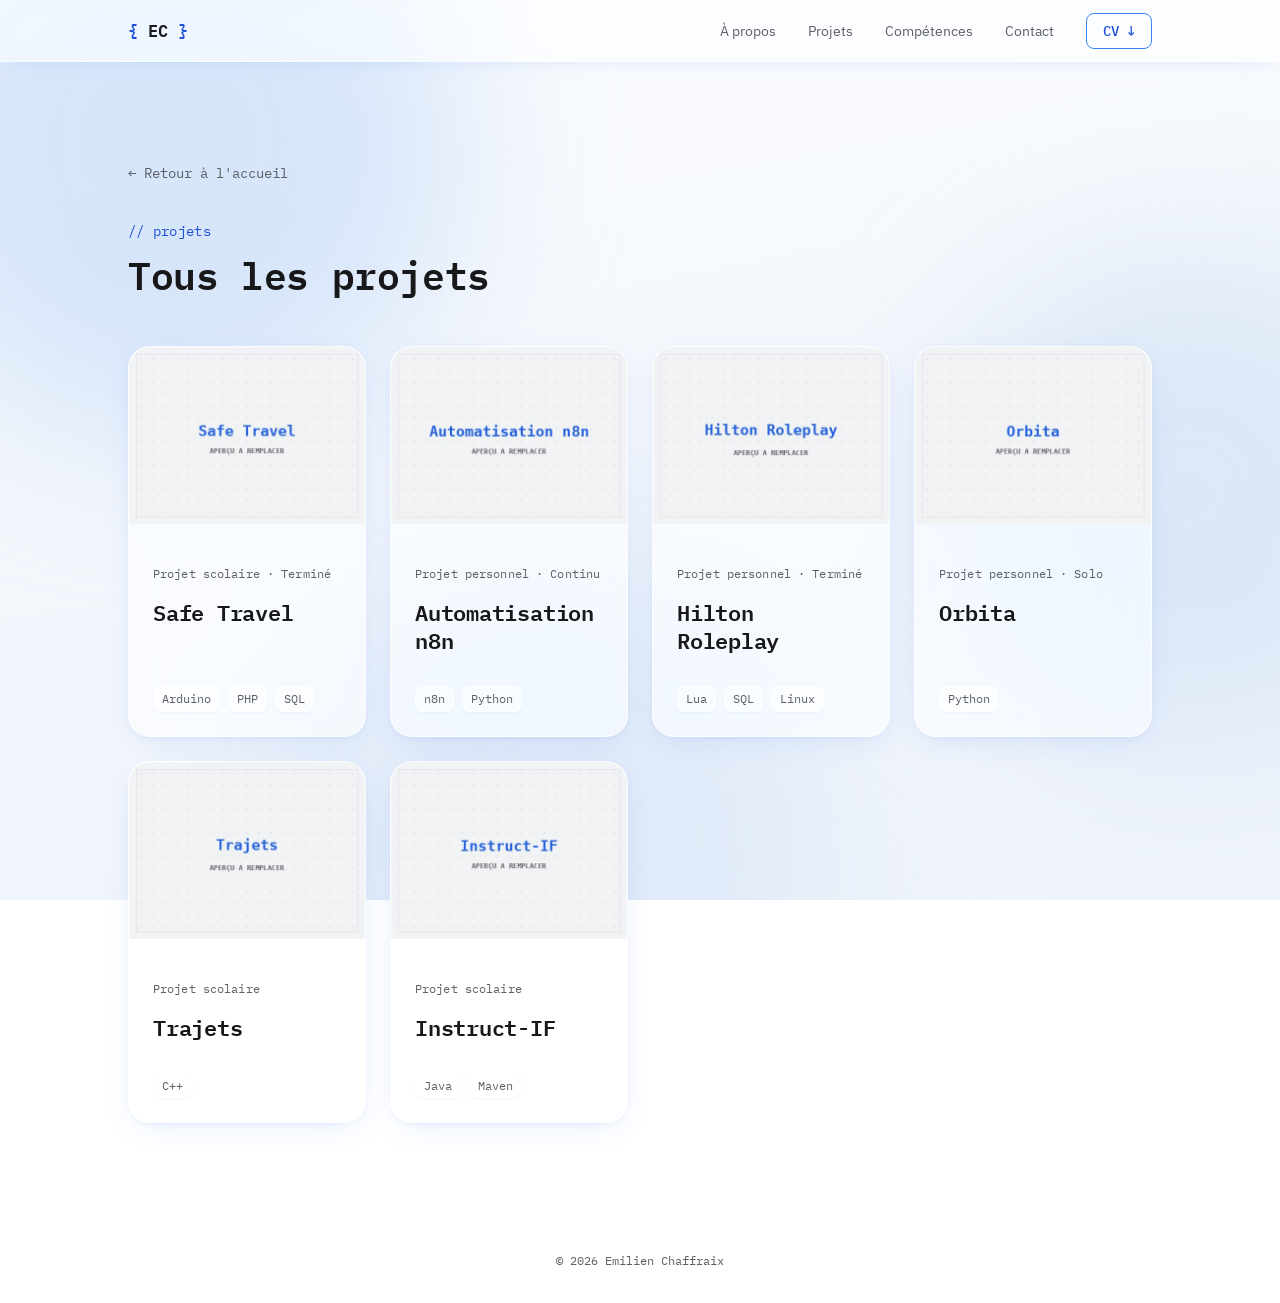
==== projects.html @ 753096e9 "Ajoute le portfolio : style liquid glass et timeline de parcours Premier commit du site (index, page" ====
<!doctype html>
<html lang="fr">
<head>
  <meta charset="UTF-8">
  <meta name="viewport" content="width=device-width, initial-scale=1.0">
  <title>Tous les projets — Emilien Chaffraix</title>
  <meta name="description" content="Tous les projets d'Emilien Chaffraix — systèmes embarqués, développement web, automatisation et scripting.">
  <link rel="icon" href="data:image/svg+xml,%3Csvg xmlns='http://www.w3.org/2000/svg' viewBox='0 0 64 64'%3E%3Crect width='64' height='64' rx='14' fill='%233B82F6'/%3E%3Ctext x='32' y='42' font-size='26' font-family='monospace' fill='white' text-anchor='middle'%3E%7B%7D%3C/text%3E%3C/svg%3E">
  <link rel="preconnect" href="https://fonts.googleapis.com">
  <link rel="preconnect" href="https://fonts.gstatic.com" crossorigin>
  <link href="https://fonts.googleapis.com/css2?family=IBM+Plex+Mono:wght@500;600;700&family=IBM+Plex+Sans:wght@400;500;600&display=swap" rel="stylesheet">
  <link rel="stylesheet" href="style.css">
</head>
<body>
  <a class="skip-link" href="#main">Aller au contenu</a>

  <div class="bg-blobs" aria-hidden="true"><span></span><span></span><span></span></div>

  <header class="site-header">
    <nav class="nav container" aria-label="Navigation principale">
      <a class="nav-brand" href="index.html#top"><span class="bracket">{</span> EC <span class="bracket">}</span></a>
      <button class="nav-toggle" aria-expanded="false" aria-controls="navList" aria-label="Ouvrir le menu">
        <span class="nav-toggle-icon"></span>
      </button>
      <ul class="nav-list" id="navList">
        <li><a href="index.html#apropos">À propos</a></li>
        <li><a href="index.html#projets">Projets</a></li>
        <li><a href="index.html#competences">Compétences</a></li>
        <li><a href="index.html#contact">Contact</a></li>
        <li><a class="nav-cv" href="cv.pdf" download>CV ↓</a></li>
      </ul>
    </nav>
  </header>

  <main id="main">
    <section class="section container">
      <a class="back-link reveal" href="index.html">← Retour à l'accueil</a>
      <div class="section-header reveal">
        <span class="eyebrow">// projets</span>
        <h2>Tous les projets</h2>
      </div>

      <div class="grid grid--4">
        <article class="card project-card project-card--thumb reveal" data-project="safe-travel" tabindex="0" role="button" aria-haspopup="dialog" aria-label="Voir le détail du projet Safe Travel">
          <div class="card-thumb">
            <img src="assets/projects/safe-travel.jpg" alt="Aperçu du projet Safe Travel" width="480" height="360" loading="lazy">
          </div>
          <div class="card-body">
            <span class="badge">Projet scolaire · Terminé</span>
            <h3>Safe Travel</h3>
            <ul class="tag-list">
              <li class="tag">Arduino</li>
              <li class="tag">PHP</li>
              <li class="tag">SQL</li>
            </ul>
          </div>
        </article>

        <article class="card project-card project-card--thumb reveal" data-project="n8n" tabindex="0" role="button" aria-haspopup="dialog" aria-label="Voir le détail du projet Automatisation n8n">
          <div class="card-thumb">
            <img src="assets/projects/n8n.jpg" alt="Aperçu du projet Automatisation n8n" width="480" height="360" loading="lazy">
          </div>
          <div class="card-body">
            <span class="badge">Projet personnel · Continu</span>
            <h3>Automatisation n8n</h3>
            <ul class="tag-list">
              <li class="tag">n8n</li>
              <li class="tag">Python</li>
            </ul>
          </div>
        </article>

        <article class="card project-card project-card--thumb reveal" data-project="hilton" tabindex="0" role="button" aria-haspopup="dialog" aria-label="Voir le détail du projet Hilton Roleplay">
          <div class="card-thumb">
            <img src="assets/projects/hilton.jpg" alt="Aperçu du projet Hilton Roleplay" width="480" height="360" loading="lazy">
          </div>
          <div class="card-body">
            <span class="badge">Projet personnel · Terminé</span>
            <h3>Hilton Roleplay</h3>
            <ul class="tag-list">
              <li class="tag">Lua</li>
              <li class="tag">SQL</li>
              <li class="tag">Linux</li>
            </ul>
          </div>
        </article>

        <article class="card project-card project-card--thumb reveal" data-project="orbita" tabindex="0" role="button" aria-haspopup="dialog" aria-label="Voir le détail du projet Orbita">
          <div class="card-thumb">
            <img src="assets/projects/orbita.jpg" alt="Aperçu du projet Orbita" width="480" height="360" loading="lazy">
          </div>
          <div class="card-body">
            <span class="badge">Projet personnel · Solo</span>
            <h3>Orbita</h3>
            <ul class="tag-list">
              <li class="tag">Python</li>
            </ul>
          </div>
        </article>

        <article class="card project-card project-card--thumb reveal" data-project="trajets" tabindex="0" role="button" aria-haspopup="dialog" aria-label="Voir le détail du projet Trajets">
          <div class="card-thumb">
            <img src="assets/projects/trajets.jpg" alt="Aperçu du projet Trajets" width="480" height="360" loading="lazy">
          </div>
          <div class="card-body">
            <span class="badge">Projet scolaire</span>
            <h3>Trajets</h3>
            <ul class="tag-list">
              <li class="tag">C++</li>
            </ul>
          </div>
        </article>

        <article class="card project-card project-card--thumb reveal" data-project="instruct-if" tabindex="0" role="button" aria-haspopup="dialog" aria-label="Voir le détail du projet Instruct-IF">
          <div class="card-thumb">
            <img src="assets/projects/instruct-if.jpg" alt="Aperçu du projet Instruct-IF" width="480" height="360" loading="lazy">
          </div>
          <div class="card-body">
            <span class="badge">Projet scolaire</span>
            <h3>Instruct-IF</h3>
            <ul class="tag-list">
              <li class="tag">Java</li>
              <li class="tag">Maven</li>
            </ul>
          </div>
        </article>
      </div>
    </section>
  </main>

  <footer class="site-footer">
    <p>© <span id="year"></span> Emilien Chaffraix</p>
  </footer>

  <div class="modal-overlay" id="modalOverlay" hidden>
    <div class="modal" role="dialog" aria-modal="true" aria-labelledby="modalTitle">
      <button class="modal-close" aria-label="Fermer la fenêtre">×</button>
      <div class="modal-thumb">
        <img id="modalImage" src="" alt="">
      </div>
      <div class="modal-content">
        <span class="modal-badge" id="modalBadge"></span>
        <h3 id="modalTitle"></h3>
        <div class="modal-block" id="modalProblemBlock">
          <h4>Problème</h4>
          <p id="modalProblem"></p>
        </div>
        <div class="modal-block">
          <h4>Description</h4>
          <p id="modalDescription"></p>
        </div>
        <div class="modal-block modal-stack">
          <h4>Stack technique</h4>
          <ul id="modalStack"></ul>
        </div>
      </div>
    </div>
  </div>

  <script src="script.js"></script>
</body>
</html>
---- style.css ----
/* ==========================================================================
   Design tokens
   ========================================================================== */
:root {
  /* Couleurs */
  --color-bg: #FAFAFA;
  --color-bg-secondary: #F1F3F5;
  --color-text: #18181B;
  --color-text-secondary: #5C5F66;
  --color-accent: #3B82F6;
  /* Assombri vs #2563EB : sur un blob, l'ancien bleu tombait à 4.02:1 pour
     le petit texte (eyebrow, dates, badges). Celui-ci tient 5.2:1. */
  --color-accent-hover: #1D4ED8;
  --color-border: #E4E6EB;

  /* Typographie */
  --font-display: 'IBM Plex Mono', ui-monospace, monospace;
  --font-body: 'IBM Plex Sans', -apple-system, BlinkMacSystemFont, sans-serif;

  --fs-h1: clamp(2.5rem, 1.9rem + 2.6vw, 4rem);
  --fs-h2: clamp(1.75rem, 1.5rem + 1.1vw, 2.5rem);
  --fs-h3: 1.375rem;
  --fs-body: 1.125rem;
  --fs-small: 0.875rem;

  /* Espacements (multiples de 8px) */
  --space-1: 8px;
  --space-2: 16px;
  --space-3: 24px;
  --space-4: 32px;
  --space-5: 48px;
  --space-6: 64px;
  --space-7: 96px;
  --space-8: 128px;

  /* Rayons / ombres / transitions (uniques, réutilisés partout) */
  --radius-sm: 8px;
  --radius-md: 16px;
  --radius-lg: 22px;

  /* Liquid glass : surfaces, bordures lumineuses, ombres colorées diffuses.
     Les opacités sont volontairement hautes (>= 0.55) pour garder un
     contraste texte conforme WCAG AA même quand un blob passe derrière. */
  --glass-blur: 20px;
  --glass-bg: rgba(255, 255, 255, 0.6);
  --glass-bg-strong: rgba(255, 255, 255, 0.78);
  --glass-bg-subtle: rgba(255, 255, 255, 0.42);
  --glass-border: rgba(255, 255, 255, 0.7);
  --glass-border-hover: rgba(59, 130, 246, 0.45);
  /* Reflet interne haut de carte, simule l'épaisseur du verre */
  --glass-sheen: inset 0 1px 0 rgba(255, 255, 255, 0.85);

  --shadow-card: 0 8px 32px -10px rgba(59, 130, 246, 0.18), 0 2px 8px -3px rgba(37, 99, 235, 0.1);
  --shadow-card-hover: 0 20px 48px -14px rgba(59, 130, 246, 0.3), 0 6px 16px -6px rgba(37, 99, 235, 0.16);
  --shadow-modal: 0 32px 80px -16px rgba(37, 99, 235, 0.3), 0 8px 24px -8px rgba(24, 24, 27, 0.14);
  --transition: 220ms cubic-bezier(0.4, 0, 0.2, 1);

  --container-width: 1120px;
}

/* ==========================================================================
   Reset
   ========================================================================== */
*, *::before, *::after { box-sizing: border-box; }
html { scroll-behavior: smooth; }
body, h1, h2, h3, h4, p, ul, ol, figure { margin: 0; }
ul, ol { padding: 0; list-style: none; }
img { max-width: 100%; display: block; }
a { color: inherit; text-decoration: none; }
button { font: inherit; color: inherit; background: none; border: none; cursor: pointer; }

body {
  background: linear-gradient(170deg, #FBFCFE 0%, #F4F7FC 45%, #EEF3FB 100%);
  background-attachment: fixed;
  color: var(--color-text);
  font-family: var(--font-body);
  font-size: var(--fs-body);
  line-height: 1.6;
  -webkit-font-smoothing: antialiased;
}

/* ==========================================================================
   Arrière-plan : blobs flous fixes — donnent au verre quelque chose à
   travers quoi se voir. Volontairement très désaturés et clairs pour ne
   pas faire chuter le contraste du texte posé par-dessus.
   ========================================================================== */
.bg-blobs {
  position: fixed;
  inset: 0;
  z-index: -1;
  overflow: hidden;
  pointer-events: none;
}

.bg-blobs span {
  position: absolute;
  display: block;
  border-radius: 50%;
  filter: blur(80px);
  opacity: 0.55;
  will-change: transform;
}

.bg-blobs span:nth-child(1) {
  width: 46vmax;
  height: 46vmax;
  top: -12vmax;
  left: -10vmax;
  background: #BBD5F7;
  animation: drift-a 26s ease-in-out infinite alternate;
}
.bg-blobs span:nth-child(2) {
  width: 38vmax;
  height: 38vmax;
  top: 28%;
  right: -12vmax;
  background: #C9DCF3;
  animation: drift-b 32s ease-in-out infinite alternate;
}
.bg-blobs span:nth-child(3) {
  width: 42vmax;
  height: 42vmax;
  bottom: -16vmax;
  left: 22%;
  background: #D3E2F6;
  animation: drift-c 38s ease-in-out infinite alternate;
}

@keyframes drift-a {
  to { transform: translate3d(6vmax, 4vmax, 0) scale(1.08); }
}
@keyframes drift-b {
  to { transform: translate3d(-5vmax, -6vmax, 0) scale(1.06); }
}
@keyframes drift-c {
  to { transform: translate3d(4vmax, -5vmax, 0) scale(1.1); }
}

h1, h2, h3 {
  font-family: var(--font-display);
  font-weight: 600;
  line-height: 1.25;
  letter-spacing: -0.01em;
}

h1 { font-size: var(--fs-h1); line-height: 1.1; }
h2 { font-size: var(--fs-h2); }
h3 { font-size: var(--fs-h3); }

.container {
  width: 100%;
  max-width: var(--container-width);
  margin-inline: auto;
  padding-inline: var(--space-3);
}

@media (min-width: 768px) {
  .container { padding-inline: var(--space-5); }
}

/* Focus visible, clavier */
a:focus-visible,
button:focus-visible,
[tabindex]:focus-visible {
  outline: 2px solid var(--color-accent);
  outline-offset: 3px;
  border-radius: var(--radius-sm);
}

.skip-link {
  position: absolute;
  top: -48px;
  left: var(--space-2);
  background: var(--color-text);
  color: var(--color-bg);
  padding: var(--space-1) var(--space-2);
  border-radius: var(--radius-sm);
  z-index: 200;
  transition: top var(--transition);
}
.skip-link:focus { top: var(--space-2); }

/* ==========================================================================
   Eyebrow / motif récurrent (style commentaire de code)
   ========================================================================== */
.eyebrow {
  display: inline-flex;
  align-items: center;
  gap: var(--space-1);
  font-family: var(--font-display);
  font-size: var(--fs-small);
  color: var(--color-accent-hover);
  letter-spacing: 0.02em;
  margin-bottom: var(--space-1);
}

/* ==========================================================================
   Header / Nav
   ========================================================================== */
.site-header {
  position: sticky;
  top: 0;
  z-index: 100;
  background: rgba(255, 255, 255, 0.62);
  backdrop-filter: blur(var(--glass-blur)) saturate(160%);
  -webkit-backdrop-filter: blur(var(--glass-blur)) saturate(160%);
  border-bottom: 1px solid rgba(255, 255, 255, 0.6);
  box-shadow: 0 1px 24px -12px rgba(59, 130, 246, 0.4);
}

.nav {
  display: flex;
  align-items: center;
  justify-content: space-between;
  padding-block: var(--space-2);
}

.nav-brand {
  font-family: var(--font-display);
  font-weight: 600;
  font-size: 1.05rem;
  color: var(--color-text);
}
.nav-brand .bracket { color: var(--color-accent-hover); }

.nav-toggle {
  display: none;
  padding: var(--space-1);
}
.nav-toggle-icon,
.nav-toggle-icon::before,
.nav-toggle-icon::after {
  display: block;
  width: 22px;
  height: 2px;
  background: var(--color-text);
  border-radius: 2px;
  transition: transform var(--transition), opacity var(--transition);
}
.nav-toggle-icon::before,
.nav-toggle-icon::after { content: ""; position: relative; }
.nav-toggle-icon::before { top: 6px; }
.nav-toggle-icon::after { top: 2px; }

.nav-list {
  display: flex;
  align-items: center;
  gap: var(--space-4);
}

.nav-list a {
  font-size: var(--fs-small);
  color: var(--color-text-secondary);
  transition: color var(--transition);
}
.nav-list a:hover { color: var(--color-accent-hover); }

.nav-cv {
  font-family: var(--font-display);
  font-weight: 500;
  color: var(--color-accent-hover) !important;
  border: 1px solid var(--color-accent);
  border-radius: var(--radius-sm);
  padding: var(--space-1) var(--space-2);
  transition: background var(--transition), color var(--transition);
}
.nav-cv:hover {
  background: var(--color-accent-hover);
  border-color: var(--color-accent-hover);
  color: #fff !important;
}

@media (max-width: 767px) {
  .nav-toggle { display: block; }
  .nav-list {
    position: absolute;
    top: 100%;
    left: 0;
    right: 0;
    flex-direction: column;
    align-items: flex-start;
    gap: var(--space-2);
    background: var(--glass-bg-strong);
    backdrop-filter: blur(var(--glass-blur)) saturate(160%);
    -webkit-backdrop-filter: blur(var(--glass-blur)) saturate(160%);
    border-bottom: 1px solid var(--glass-border);
    box-shadow: var(--shadow-card);
    padding: var(--space-3);
    transform: translateY(-8px);
    opacity: 0;
    visibility: hidden;
    transition: transform var(--transition), opacity var(--transition), visibility var(--transition);
  }
  .nav-list.is-open {
    transform: translateY(0);
    opacity: 1;
    visibility: visible;
  }
  .nav-toggle[aria-expanded="true"] .nav-toggle-icon { background: transparent; }
  .nav-toggle[aria-expanded="true"] .nav-toggle-icon::before { transform: rotate(45deg) translate(4px, 5px); }
  .nav-toggle[aria-expanded="true"] .nav-toggle-icon::after { transform: rotate(-45deg) translate(4px, -5px); }
}

/* ==========================================================================
   Sections génériques
   ========================================================================== */
.section {
  padding-block: var(--space-6);
  border-bottom: 1px solid rgba(255, 255, 255, 0.7);
}
@media (min-width: 768px) {
  .section { padding-block: var(--space-7); }
}
.section:last-of-type { border-bottom: none; }

.section-header {
  max-width: 640px;
  margin-bottom: var(--space-5);
}

.section-header p {
  color: var(--color-text-secondary);
  margin-top: var(--space-2);
}

/* Bande translucide plutôt qu'opaque : les blobs restent visibles dessous.
   Pas de backdrop-filter ici — il créerait un backdrop root qui priverait
   les cartes enfants de l'arrière-plan à flouter. */
.section--alt {
  background: rgba(255, 255, 255, 0.34);
  border-top: 1px solid rgba(255, 255, 255, 0.7);
}

/* ==========================================================================
   Hero
   ========================================================================== */
.hero {
  padding-block: var(--space-7) var(--space-6);
  min-height: 60vh;
  display: flex;
  align-items: center;
}
@media (min-width: 768px) {
  .hero { padding-block: var(--space-8) var(--space-7); }
}

.hero h1 { margin-bottom: var(--space-2); }

.hero-subtitle {
  font-size: var(--fs-h3);
  color: var(--color-text-secondary);
  font-family: var(--font-body);
  margin-bottom: var(--space-4);
}

.hero-tagline {
  font-family: var(--font-display);
  font-size: var(--fs-body);
  color: var(--color-text);
  max-width: 560px;
}

.cursor {
  display: inline-block;
  color: var(--color-accent-hover);
  animation: blink 1.1s steps(1) infinite;
}
@keyframes blink {
  50% { opacity: 0; }
}

/* ==========================================================================
   À propos
   ========================================================================== */
.about-grid {
  display: grid;
  grid-template-columns: 1fr;
  gap: var(--space-4);
  align-items: start;
}
@media (min-width: 768px) {
  .about-grid {
    grid-template-columns: 220px 1fr;
    gap: var(--space-5);
    align-items: center;
  }
}

.about-photo {
  max-width: 200px;
  margin-inline: auto;
}
@media (min-width: 768px) {
  .about-photo { max-width: none; margin-inline: 0; }
}

.about-photo img {
  width: 100%;
  aspect-ratio: 4 / 5;
  object-fit: cover;
  border-radius: var(--radius-lg);
  border: 1px solid var(--glass-border);
  box-shadow: var(--shadow-card);
}

.about-text {
  max-width: 720px;
  color: var(--color-text-secondary);
  font-size: var(--fs-body);
}

/* ==========================================================================
   Timeline (parcours)
   Mobile : rail à gauche. Desktop : rail centré, cartes en alternance.
   ========================================================================== */
.timeline {
  margin-top: var(--space-6);
}

.timeline-heading {
  margin-bottom: var(--space-4);
}

.timeline-list {
  position: relative;
  display: flex;
  flex-direction: column;
  gap: var(--space-3);
}

/* Ligne de temps, estompée aux extrémités */
.timeline-list::before {
  content: "";
  position: absolute;
  top: 0;
  bottom: 0;
  left: 7px;
  width: 2px;
  border-radius: 2px;
  background: linear-gradient(
    180deg,
    rgba(59, 130, 246, 0) 0%,
    rgba(59, 130, 246, 0.45) 10%,
    rgba(59, 130, 246, 0.45) 90%,
    rgba(59, 130, 246, 0) 100%
  );
}

.timeline-item {
  position: relative;
  padding-left: var(--space-5);
}

/* Pastille de verre sur la ligne */
.timeline-item::before {
  content: "";
  position: absolute;
  left: 0;
  top: 22px;
  width: 16px;
  height: 16px;
  border-radius: 50%;
  background: rgba(255, 255, 255, 0.75);
  backdrop-filter: blur(8px);
  -webkit-backdrop-filter: blur(8px);
  border: 1px solid rgba(255, 255, 255, 0.9);
  box-shadow: 0 0 0 4px rgba(59, 130, 246, 0.12), 0 2px 8px -2px rgba(59, 130, 246, 0.45);
  z-index: 1;
}

/* Cœur bleu de la pastille */
.timeline-item::after {
  content: "";
  position: absolute;
  left: 5px;
  top: 27px;
  width: 6px;
  height: 6px;
  border-radius: 50%;
  background: var(--color-accent);
  z-index: 2;
}

.timeline-card {
  background: var(--glass-bg);
  backdrop-filter: blur(var(--glass-blur)) saturate(180%);
  -webkit-backdrop-filter: blur(var(--glass-blur)) saturate(180%);
  border: 1px solid var(--glass-border);
  border-radius: var(--radius-md);
  padding: var(--space-2) var(--space-3);
  box-shadow: var(--shadow-card), var(--glass-sheen);
  transition: transform var(--transition), box-shadow var(--transition), border-color var(--transition), background var(--transition);
}

.timeline-item:hover .timeline-card {
  transform: translateY(-3px);
  background: var(--glass-bg-strong);
  border-color: var(--glass-border-hover);
  box-shadow: var(--shadow-card-hover), var(--glass-sheen);
}

/* Léger décalage en cascade quand plusieurs items entrent ensemble */
.timeline-item:nth-child(2) { transition-delay: 70ms; }
.timeline-item:nth-child(3) { transition-delay: 140ms; }
.timeline-item:nth-child(4) { transition-delay: 210ms; }
.timeline-item:nth-child(5) { transition-delay: 280ms; }

.timeline-date {
  display: block;
  font-family: var(--font-display);
  font-size: 0.75rem;
  font-weight: 600;
  letter-spacing: 0.02em;
  color: var(--color-accent-hover);
}

.timeline-title {
  font-size: 1.0625rem;
  margin-top: 2px;
}

.timeline-place {
  font-size: var(--fs-small);
  color: var(--color-text-secondary);
  margin-top: 2px;
}

@media (min-width: 768px) {
  .timeline-list { gap: var(--space-2); }

  .timeline-list::before {
    left: 50%;
    transform: translateX(-1px);
  }

  .timeline-item {
    width: calc(50% - var(--space-4));
    padding-left: 0;
  }

  /* Impairs à gauche du rail (texte aligné à droite), pairs à droite */
  .timeline-item:nth-child(odd) {
    align-self: flex-start;
    text-align: right;
  }
  .timeline-item:nth-child(even) {
    align-self: flex-end;
  }

  .timeline-item:nth-child(odd)::before {
    left: auto;
    right: calc(-1 * var(--space-4) - 8px);
  }
  .timeline-item:nth-child(odd)::after {
    left: auto;
    right: calc(-1 * var(--space-4) - 3px);
  }
  .timeline-item:nth-child(even)::before {
    left: calc(-1 * var(--space-4) - 8px);
  }
  .timeline-item:nth-child(even)::after {
    left: calc(-1 * var(--space-4) - 3px);
  }

  /* Apparition latérale, depuis le bord vers le rail */
  .timeline-item.reveal { transform: translate(-24px, 12px); }
  .timeline-item:nth-child(even).reveal { transform: translate(24px, 12px); }
  .timeline-item.reveal.is-visible { transform: none; }
}

/* ==========================================================================
   Grilles (projets / compétences)
   ========================================================================== */
.grid {
  display: grid;
  grid-template-columns: 1fr;
  gap: var(--space-3);
}
@media (min-width: 640px) {
  .grid { grid-template-columns: repeat(2, 1fr); }
}
@media (min-width: 1024px) {
  .grid--4 { grid-template-columns: repeat(4, 1fr); }
}

/* ==========================================================================
   Cartes projet
   ========================================================================== */
.card {
  background: var(--glass-bg);
  backdrop-filter: blur(var(--glass-blur)) saturate(180%);
  -webkit-backdrop-filter: blur(var(--glass-blur)) saturate(180%);
  border: 1px solid var(--glass-border);
  border-radius: var(--radius-lg);
  padding: var(--space-3);
  box-shadow: var(--shadow-card), var(--glass-sheen);
  transition: transform var(--transition), box-shadow var(--transition), border-color var(--transition), background var(--transition);
  display: flex;
  flex-direction: column;
  gap: var(--space-2);
}

.project-card {
  cursor: pointer;
  height: 100%;
}
.project-card:hover,
.project-card:focus-visible {
  transform: translateY(-4px);
  background: var(--glass-bg-strong);
  box-shadow: var(--shadow-card-hover), var(--glass-sheen);
  border-color: var(--glass-border-hover);
}

/* Variante avec miniature (page "Tous les projets" uniquement) */
.project-card--thumb {
  padding: 0;
  overflow: hidden;
}

.card-thumb {
  aspect-ratio: 4 / 3;
  overflow: hidden;
  background: var(--color-border);
}
.card-thumb img {
  width: 100%;
  height: 100%;
  object-fit: cover;
  display: block;
  transition: transform 300ms ease;
}
.project-card--thumb:hover .card-thumb img,
.project-card--thumb:focus-visible .card-thumb img {
  transform: scale(1.04);
}

.card-body {
  display: flex;
  flex-direction: column;
  gap: var(--space-2);
  padding: var(--space-3);
  flex: 1;
}

.badge {
  font-family: var(--font-display);
  font-size: 0.75rem;
  color: var(--color-text-secondary);
  letter-spacing: 0.01em;
}

.project-card h3 { margin: 0; }

.tag-list {
  display: flex;
  flex-wrap: wrap;
  gap: var(--space-1);
  margin-top: auto;
  padding-top: var(--space-2);
}

.tag {
  font-family: var(--font-display);
  font-size: 0.75rem;
  color: var(--color-text-secondary);
  background: rgba(255, 255, 255, 0.55);
  border: 1px solid rgba(255, 255, 255, 0.85);
  border-radius: var(--radius-sm);
  padding: 2px var(--space-1);
  box-shadow: 0 1px 3px -1px rgba(59, 130, 246, 0.16);
}

/* Carte "Tous les projets" */
.card--cta {
  background: rgba(255, 255, 255, 0.28);
  border: 1px dashed rgba(59, 130, 246, 0.5);
  box-shadow: none;
  align-items: flex-start;
  justify-content: center;
}
.card--cta:hover,
.card--cta:focus-visible {
  transform: translateY(-4px);
  background: var(--glass-bg);
  border-style: solid;
  border-color: var(--glass-border-hover);
  box-shadow: var(--shadow-card-hover), var(--glass-sheen);
}
.card--cta h3 { color: var(--color-accent-hover); }
.card--cta .arrow {
  transition: transform var(--transition);
  display: inline-block;
}
.card--cta:hover .arrow { transform: translateX(4px); }

/* ==========================================================================
   Cartes compétences
   ========================================================================== */
.skill-card {
  position: relative;
  overflow: hidden;
}

.skill-card::before {
  content: "";
  position: absolute;
  top: 0;
  left: 0;
  width: 0;
  height: 3px;
  background: var(--color-accent);
  transition: width 280ms cubic-bezier(0.4, 0, 0.2, 1);
}

.skill-card:hover,
.skill-card:focus-within {
  transform: translateY(-4px);
  background: var(--glass-bg-strong);
  box-shadow: var(--shadow-card-hover), var(--glass-sheen);
  border-color: var(--glass-border-hover);
}

.skill-card:hover::before,
.skill-card:focus-within::before {
  width: 100%;
}

.skill-card h3 { transition: color var(--transition); }
.skill-card:hover h3,
.skill-card:focus-within h3 { color: var(--color-accent-hover); }

.skill-card p {
  color: var(--color-text-secondary);
  font-size: var(--fs-small);
}

.skill-card .tag-list .tag {
  transition: transform 220ms ease, border-color 220ms ease;
}
.skill-card:hover .tag-list .tag,
.skill-card:focus-within .tag-list .tag {
  border-color: var(--color-accent);
  transform: translateY(-2px);
}
.skill-card .tag-list .tag:nth-child(1) { transition-delay: 0ms; }
.skill-card .tag-list .tag:nth-child(2) { transition-delay: 40ms; }
.skill-card .tag-list .tag:nth-child(3) { transition-delay: 80ms; }
.skill-card .tag-list .tag:nth-child(4) { transition-delay: 120ms; }
.skill-card .tag-list .tag:nth-child(5) { transition-delay: 160ms; }

/* ==========================================================================
   Contact
   ========================================================================== */
.contact-list {
  display: flex;
  flex-direction: column;
  gap: var(--space-2);
  max-width: 420px;
}

.contact-link {
  display: flex;
  align-items: center;
  gap: var(--space-2);
  padding: var(--space-2) var(--space-3);
  background: var(--glass-bg);
  backdrop-filter: blur(var(--glass-blur)) saturate(180%);
  -webkit-backdrop-filter: blur(var(--glass-blur)) saturate(180%);
  border: 1px solid var(--glass-border);
  border-radius: var(--radius-md);
  box-shadow: var(--shadow-card), var(--glass-sheen);
  transition: transform var(--transition), border-color var(--transition), color var(--transition), box-shadow var(--transition), background var(--transition);
}
.contact-link:hover,
.contact-link:focus-visible {
  transform: translateY(-2px);
  background: var(--glass-bg-strong);
  border-color: var(--glass-border-hover);
  box-shadow: var(--shadow-card-hover), var(--glass-sheen);
  color: var(--color-accent-hover);
}
.contact-link svg { flex-shrink: 0; color: var(--color-accent); }
.contact-link span { font-family: var(--font-display); font-size: var(--fs-small); }

/* ==========================================================================
   Footer
   ========================================================================== */
.site-footer {
  padding-block: var(--space-4);
  text-align: center;
}
.site-footer p {
  font-family: var(--font-display);
  font-size: 0.75rem;
  color: var(--color-text-secondary);
}

/* ==========================================================================
   Retour (projects.html)
   ========================================================================== */
.back-link {
  display: inline-flex;
  align-items: center;
  gap: var(--space-1);
  font-family: var(--font-display);
  font-size: var(--fs-small);
  color: var(--color-text-secondary);
  margin-bottom: var(--space-4);
  transition: color var(--transition);
}
.back-link:hover { color: var(--color-accent-hover); }

/* ==========================================================================
   Modal
   ========================================================================== */
.modal-overlay {
  position: fixed;
  inset: 0;
  background: rgba(30, 41, 59, 0.32);
  backdrop-filter: blur(16px) saturate(140%);
  -webkit-backdrop-filter: blur(16px) saturate(140%);
  display: flex;
  align-items: center;
  justify-content: center;
  padding: var(--space-3);
  z-index: 200;
  opacity: 0;
  visibility: hidden;
  transition: opacity var(--transition), visibility var(--transition);
}
.modal-overlay.is-open {
  opacity: 1;
  visibility: visible;
}

.modal {
  /* Opacité volontairement élevée : l'overlay assombrit le fond, il faut
     garder le texte du modal au-dessus du seuil AA. */
  background: rgba(255, 255, 255, 0.86);
  backdrop-filter: blur(28px) saturate(180%);
  -webkit-backdrop-filter: blur(28px) saturate(180%);
  border: 1px solid rgba(255, 255, 255, 0.6);
  border-radius: var(--radius-lg);
  box-shadow: var(--shadow-modal), var(--glass-sheen);
  padding: 0;
  max-width: 560px;
  width: 100%;
  max-height: 85vh;
  overflow-y: auto;
  position: relative;
  transform: scale(0.95);
  opacity: 0;
  transition: transform 250ms cubic-bezier(0.16, 1, 0.3, 1), opacity 250ms ease;
}
.modal-overlay.is-open .modal {
  transform: scale(1);
  opacity: 1;
}

.modal-thumb {
  aspect-ratio: 4 / 3;
  overflow: hidden;
  background: rgba(255, 255, 255, 0.4);
  border-radius: var(--radius-lg) var(--radius-lg) 0 0;
}
.modal-thumb img {
  width: 100%;
  height: 100%;
  object-fit: cover;
  display: block;
}

.modal-content { padding: var(--space-4); }

.modal-close {
  position: absolute;
  top: var(--space-2);
  right: var(--space-2);
  width: 32px;
  height: 32px;
  display: flex;
  align-items: center;
  justify-content: center;
  font-size: 1.25rem;
  color: var(--color-text);
  background: rgba(255, 255, 255, 0.72);
  backdrop-filter: blur(12px) saturate(180%);
  -webkit-backdrop-filter: blur(12px) saturate(180%);
  border: 1px solid rgba(255, 255, 255, 0.8);
  border-radius: 50%;
  box-shadow: 0 4px 16px -6px rgba(24, 24, 27, 0.3);
  z-index: 2;
  transition: color var(--transition), background var(--transition), transform var(--transition);
}
.modal-close:hover {
  background: rgba(255, 255, 255, 0.95);
  transform: scale(1.06);
}

.modal-badge {
  display: inline-block;
  font-family: var(--font-display);
  font-size: 0.75rem;
  color: var(--color-accent-hover);
  margin-bottom: var(--space-2);
}

.modal h3 {
  margin-bottom: var(--space-3);
}

.modal-block { margin-bottom: var(--space-3); }
.modal-block h4 {
  font-family: var(--font-display);
  font-size: 0.75rem;
  text-transform: uppercase;
  letter-spacing: 0.04em;
  color: var(--color-text-secondary);
  margin-bottom: var(--space-1);
}
.modal-block p { font-size: var(--fs-small); }

.modal-stack ul {
  display: flex;
  flex-wrap: wrap;
  gap: var(--space-1);
}

/* ==========================================================================
   Scroll reveal
   ========================================================================== */
.reveal {
  opacity: 0;
  transform: translateY(16px);
  transition: opacity 500ms ease, transform 500ms ease;
}
.reveal.is-visible {
  opacity: 1;
  transform: translateY(0);
}

/* ==========================================================================
   Repli sans backdrop-filter : on remonte l'opacité des surfaces pour que
   le texte reste lisible sans le flou.
   ========================================================================== */
@supports not ((backdrop-filter: blur(1px)) or (-webkit-backdrop-filter: blur(1px))) {
  .card,
  .contact-link,
  .timeline-card,
  .site-header {
    background: rgba(255, 255, 255, 0.92);
  }
  @media (max-width: 767px) {
    .nav-list { background: rgba(255, 255, 255, 0.97); }
  }
  .modal { background: rgba(255, 255, 255, 0.97); }
  .modal-overlay { background: rgba(24, 24, 27, 0.66); }
  .card--cta { background: rgba(255, 255, 255, 0.55); }
}

@media (prefers-reduced-motion: reduce) {
  html { scroll-behavior: auto; }
  *, *::before, *::after {
    animation-duration: 0.01ms !important;
    animation-iteration-count: 1 !important;
    transition-duration: 0.01ms !important;
    scroll-behavior: auto !important;
  }
  .reveal { opacity: 1; transform: none; }
  .timeline-item.reveal { transform: none; }
  .bg-blobs span { animation: none !important; }
}
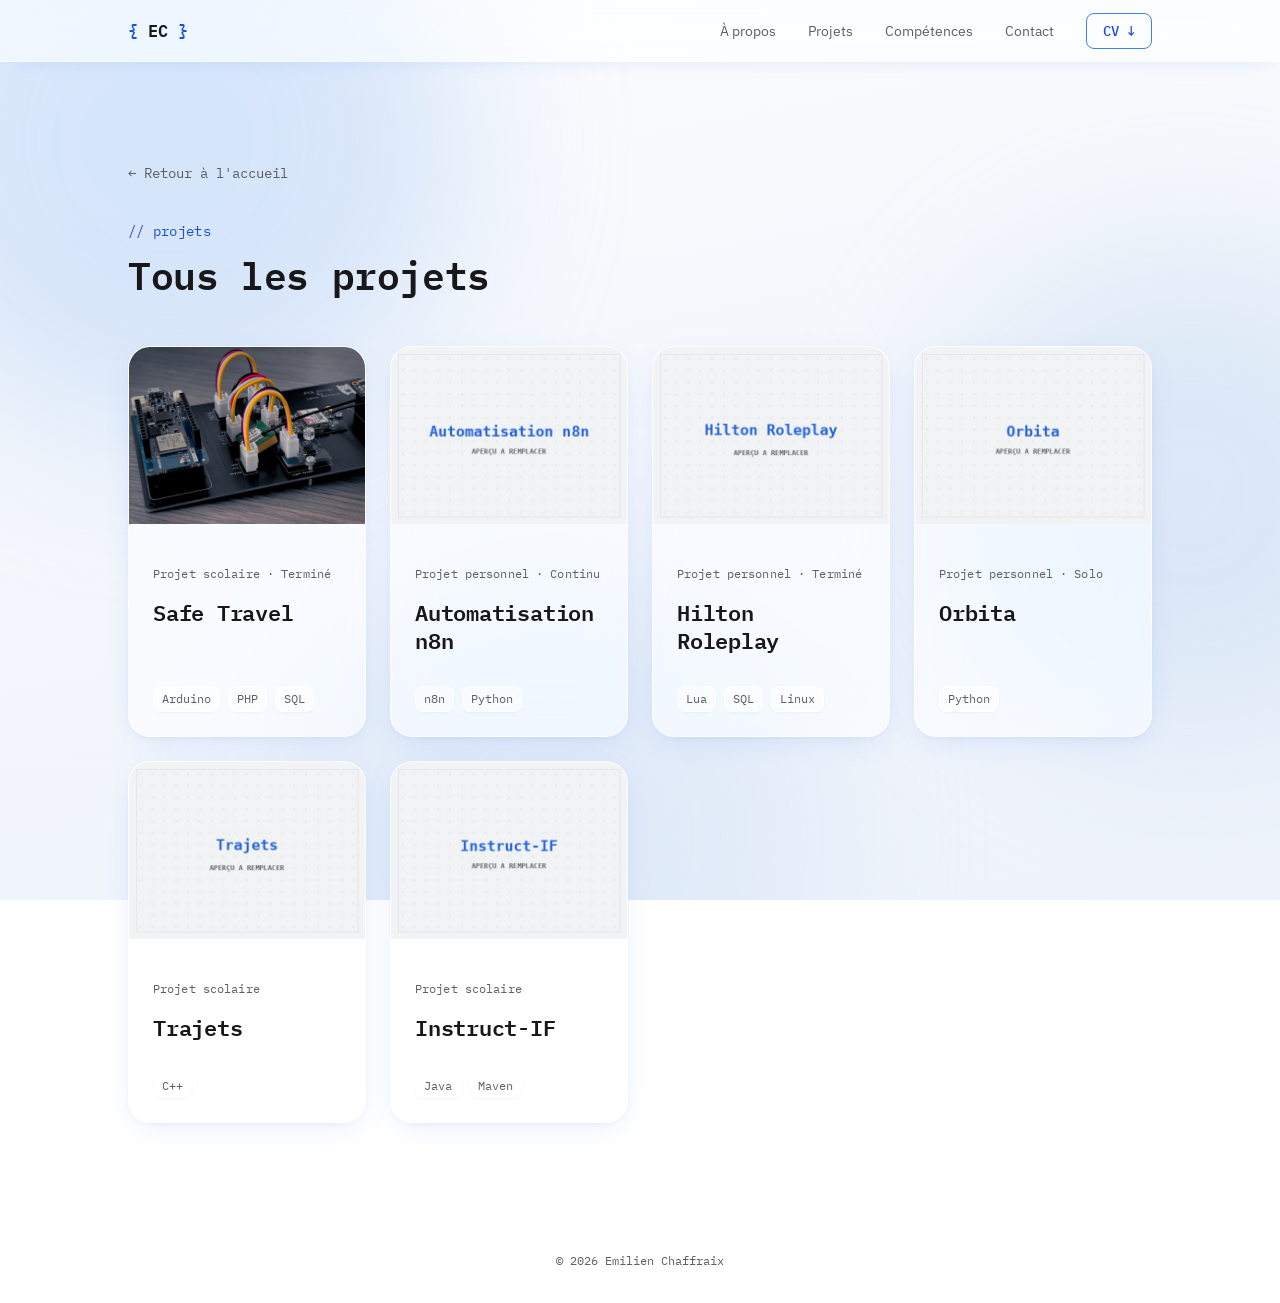
==== commit abc79a46: "Améliore la nav mobile, la photo de profil et l'accroche - Corrige l'icône burger (espacement des ba" ====
--- a/projects.html
+++ b/projects.html
@@ -43,7 +43,7 @@
       <div class="grid grid--4">
         <article class="card project-card project-card--thumb reveal" data-project="safe-travel" tabindex="0" role="button" aria-haspopup="dialog" aria-label="Voir le détail du projet Safe Travel">
           <div class="card-thumb">
-            <img src="assets/projects/safe-travel.jpg" alt="Aperçu du projet Safe Travel" width="480" height="360" loading="lazy">
+            <img src="assets/projects/safe-travel.png" alt="Aperçu du projet Safe Travel" width="480" height="360" loading="lazy">
           </div>
           <div class="card-body">
             <span class="badge">Projet scolaire · Terminé</span>
--- a/style.css
+++ b/style.css
@@ -227,20 +227,28 @@
   display: none;
   padding: var(--space-1);
 }
-.nav-toggle-icon,
-.nav-toggle-icon::before,
-.nav-toggle-icon::after {
+.nav-toggle-icon {
+  position: relative;
   display: block;
   width: 22px;
   height: 2px;
   background: var(--color-text);
   border-radius: 2px;
-  transition: transform var(--transition), opacity var(--transition);
+  transition: background var(--transition);
 }
 .nav-toggle-icon::before,
-.nav-toggle-icon::after { content: ""; position: relative; }
-.nav-toggle-icon::before { top: 6px; }
-.nav-toggle-icon::after { top: 2px; }
+.nav-toggle-icon::after {
+  content: "";
+  position: absolute;
+  left: 0;
+  width: 22px;
+  height: 2px;
+  background: var(--color-text);
+  border-radius: 2px;
+  transition: transform var(--transition);
+}
+.nav-toggle-icon::before { top: -6px; }
+.nav-toggle-icon::after { top: 6px; }
 
 .nav-list {
   display: flex;
@@ -280,7 +288,7 @@
     flex-direction: column;
     align-items: flex-start;
     gap: var(--space-2);
-    background: var(--glass-bg-strong);
+    background: #fff;
     backdrop-filter: blur(var(--glass-blur)) saturate(160%);
     -webkit-backdrop-filter: blur(var(--glass-blur)) saturate(160%);
     border-bottom: 1px solid var(--glass-border);
@@ -296,9 +304,13 @@
     opacity: 1;
     visibility: visible;
   }
+  .nav-list a {
+    font-size: 1rem;
+    color: var(--color-text);
+  }
   .nav-toggle[aria-expanded="true"] .nav-toggle-icon { background: transparent; }
-  .nav-toggle[aria-expanded="true"] .nav-toggle-icon::before { transform: rotate(45deg) translate(4px, 5px); }
-  .nav-toggle[aria-expanded="true"] .nav-toggle-icon::after { transform: rotate(-45deg) translate(4px, -5px); }
+  .nav-toggle[aria-expanded="true"] .nav-toggle-icon::before { transform: translateY(6px) rotate(45deg); }
+  .nav-toggle[aria-expanded="true"] .nav-toggle-icon::after { transform: translateY(-6px) rotate(-45deg); }
 }
 
 /* ==========================================================================
@@ -380,14 +392,14 @@
 }
 @media (min-width: 768px) {
   .about-grid {
-    grid-template-columns: 220px 1fr;
+    grid-template-columns: 280px 1fr;
     gap: var(--space-5);
     align-items: center;
   }
 }
 
 .about-photo {
-  max-width: 200px;
+  max-width: 260px;
   margin-inline: auto;
 }
 @media (min-width: 768px) {
@@ -396,7 +408,8 @@
 
 .about-photo img {
   width: 100%;
-  aspect-ratio: 4 / 5;
+  height: auto;
+  aspect-ratio: 1 / 1;
   object-fit: cover;
   border-radius: var(--radius-lg);
   border: 1px solid var(--glass-border);
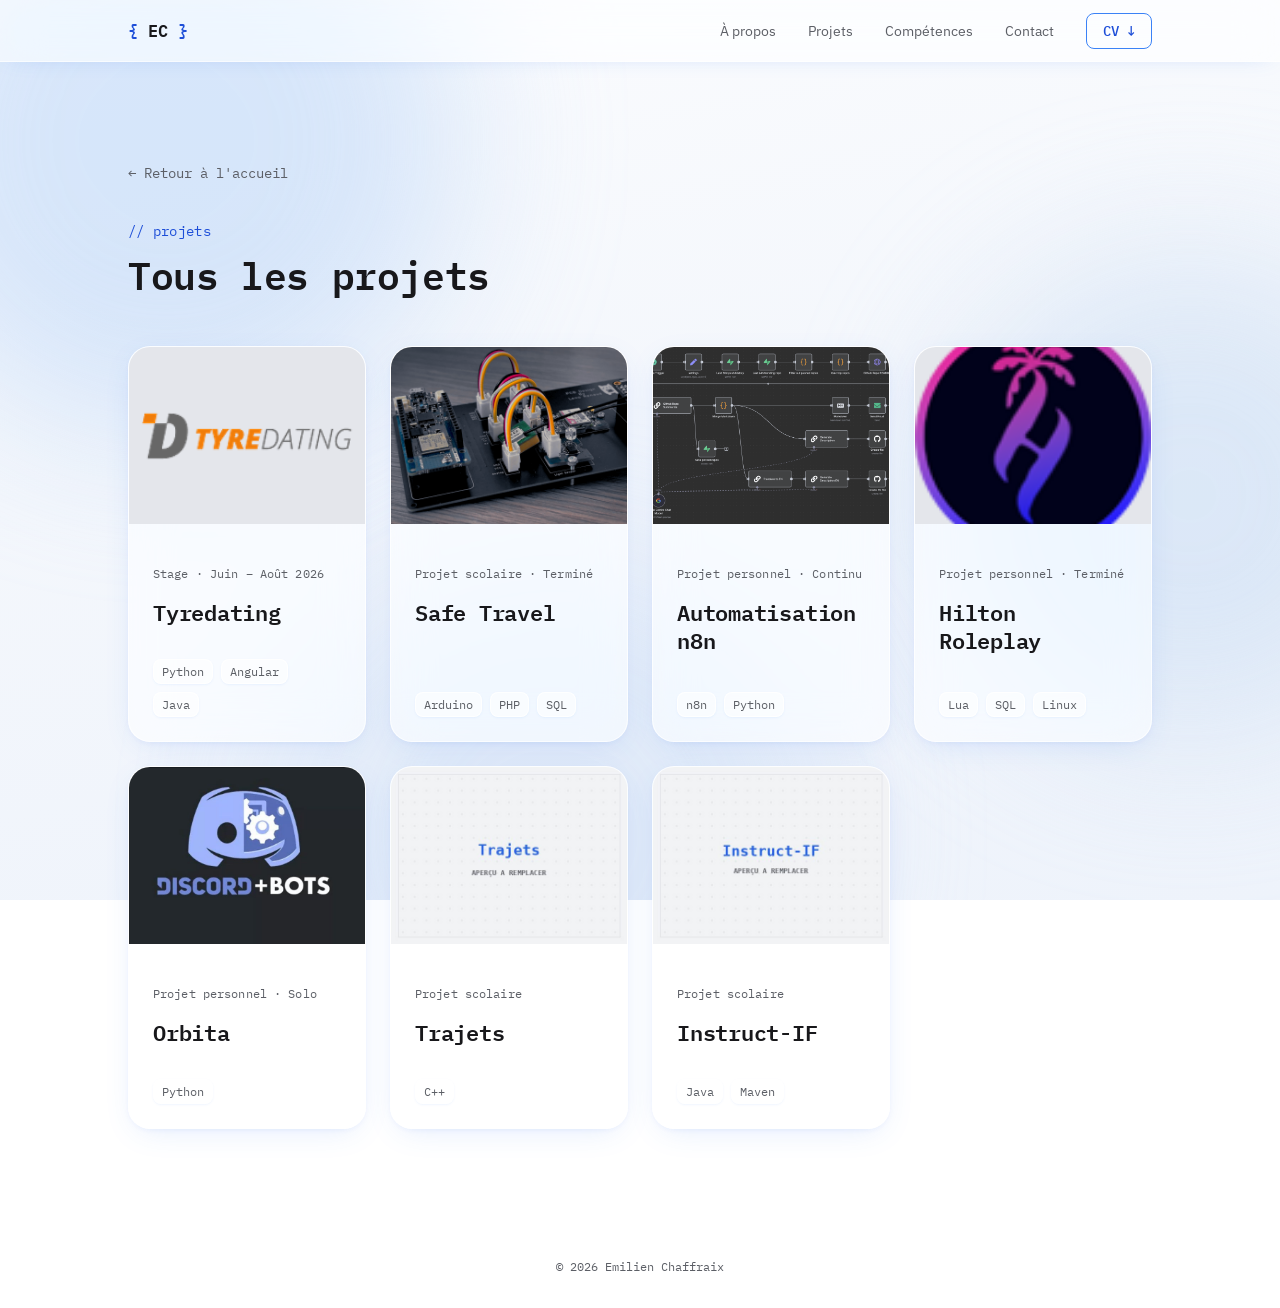
==== commit bc1948b4: "Ajoute le stage Tyredating au parcours et aux projets Co-Authored-By: Claude Sonnet 5.5 <noreply@ant" ====
--- a/projects.html
+++ b/projects.html
@@ -41,6 +41,21 @@
       </div>
 
       <div class="grid grid--4">
+        <article class="card project-card project-card--thumb reveal" data-project="tyredating" tabindex="0" role="button" aria-haspopup="dialog" aria-label="Voir le détail du stage Tyredating">
+          <div class="card-thumb">
+            <img src="assets/projects/tyredating.png" alt="Aperçu du stage Tyredating" width="480" height="360" loading="lazy">
+          </div>
+          <div class="card-body">
+            <span class="badge">Stage · Juin – Août 2026</span>
+            <h3>Tyredating</h3>
+            <ul class="tag-list">
+              <li class="tag">Python</li>
+              <li class="tag">Angular</li>
+              <li class="tag">Java</li>
+            </ul>
+          </div>
+        </article>
+
         <article class="card project-card project-card--thumb reveal" data-project="safe-travel" tabindex="0" role="button" aria-haspopup="dialog" aria-label="Voir le détail du projet Safe Travel">
           <div class="card-thumb">
             <img src="assets/projects/safe-travel.png" alt="Aperçu du projet Safe Travel" width="480" height="360" loading="lazy">
@@ -58,7 +73,7 @@
 
         <article class="card project-card project-card--thumb reveal" data-project="n8n" tabindex="0" role="button" aria-haspopup="dialog" aria-label="Voir le détail du projet Automatisation n8n">
           <div class="card-thumb">
-            <img src="assets/projects/n8n.jpg" alt="Aperçu du projet Automatisation n8n" width="480" height="360" loading="lazy">
+            <img src="assets/projects/n8n.png" alt="Aperçu du projet Automatisation n8n" width="480" height="360" loading="lazy">
           </div>
           <div class="card-body">
             <span class="badge">Projet personnel · Continu</span>
@@ -72,7 +87,7 @@
 
         <article class="card project-card project-card--thumb reveal" data-project="hilton" tabindex="0" role="button" aria-haspopup="dialog" aria-label="Voir le détail du projet Hilton Roleplay">
           <div class="card-thumb">
-            <img src="assets/projects/hilton.jpg" alt="Aperçu du projet Hilton Roleplay" width="480" height="360" loading="lazy">
+            <img src="assets/projects/hilton.png" alt="Aperçu du projet Hilton Roleplay" width="480" height="360" loading="lazy">
           </div>
           <div class="card-body">
             <span class="badge">Projet personnel · Terminé</span>
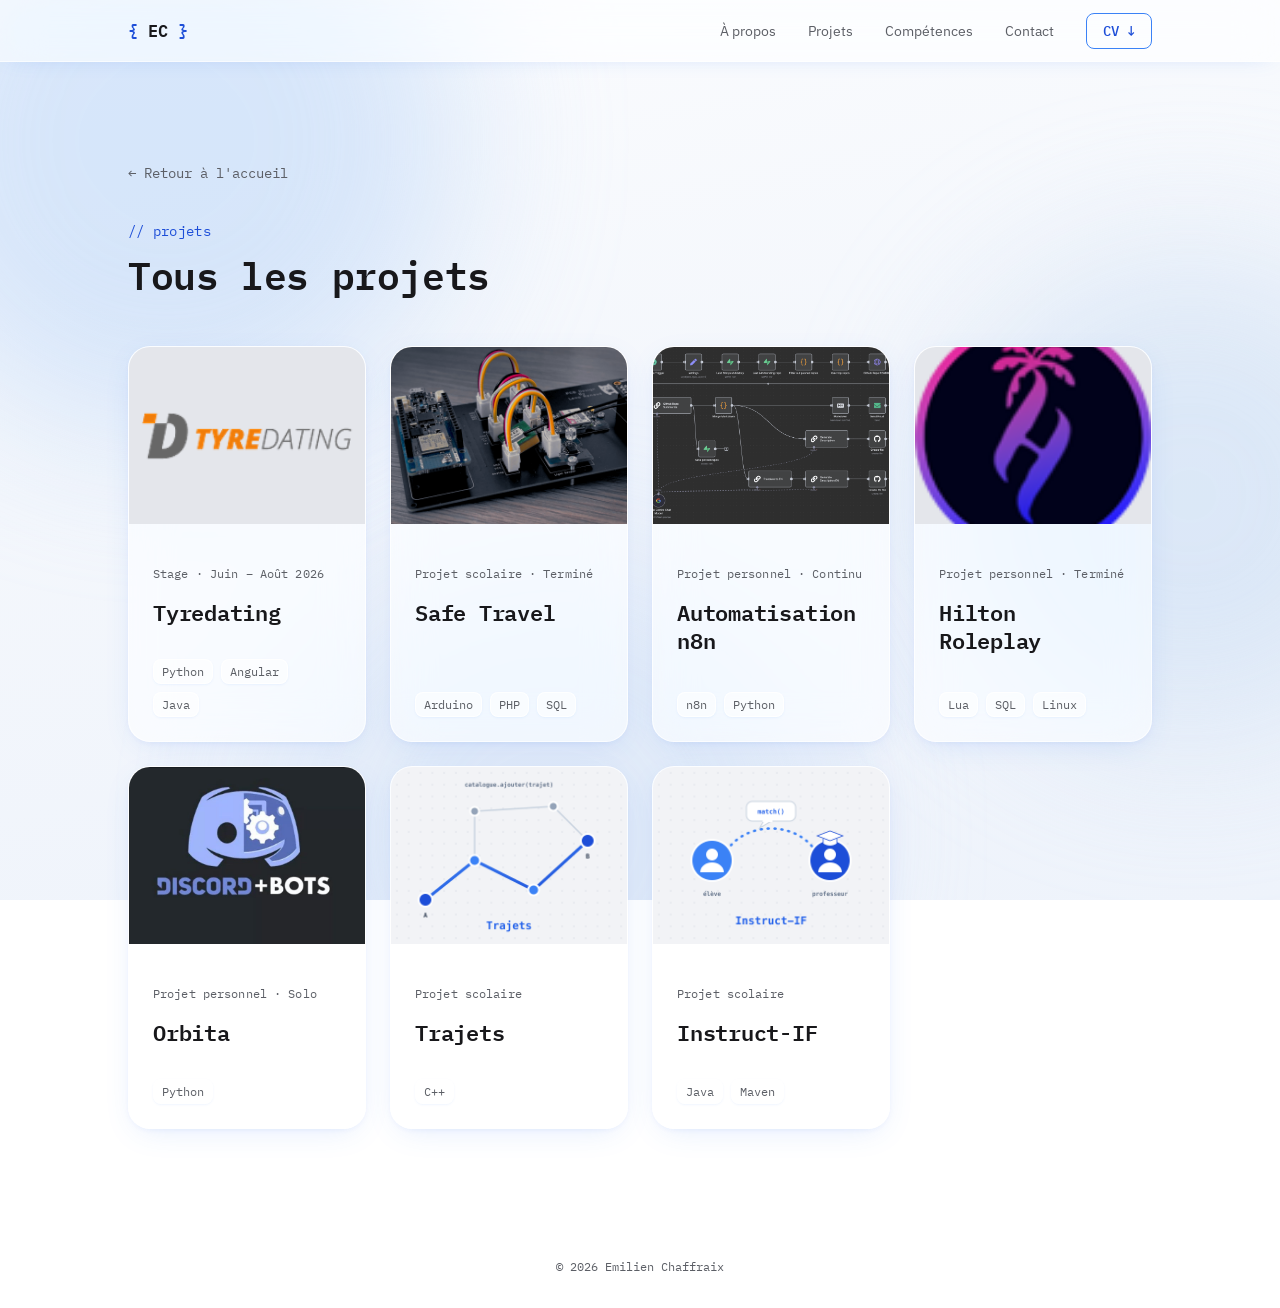
==== commit 45363b69: "Ajoute des illustrations pour Trajets et Instruct-IF Co-Authored-By: Claude Sonnet 5.5 <noreply@anth" ====
--- a/projects.html
+++ b/projects.html
@@ -115,7 +115,7 @@
 
         <article class="card project-card project-card--thumb reveal" data-project="trajets" tabindex="0" role="button" aria-haspopup="dialog" aria-label="Voir le détail du projet Trajets">
           <div class="card-thumb">
-            <img src="assets/projects/trajets.jpg" alt="Aperçu du projet Trajets" width="480" height="360" loading="lazy">
+            <img src="assets/projects/trajets.png" alt="Aperçu du projet Trajets" width="480" height="360" loading="lazy">
           </div>
           <div class="card-body">
             <span class="badge">Projet scolaire</span>
@@ -128,7 +128,7 @@
 
         <article class="card project-card project-card--thumb reveal" data-project="instruct-if" tabindex="0" role="button" aria-haspopup="dialog" aria-label="Voir le détail du projet Instruct-IF">
           <div class="card-thumb">
-            <img src="assets/projects/instruct-if.jpg" alt="Aperçu du projet Instruct-IF" width="480" height="360" loading="lazy">
+            <img src="assets/projects/instruct-if.png" alt="Aperçu du projet Instruct-IF" width="480" height="360" loading="lazy">
           </div>
           <div class="card-body">
             <span class="badge">Projet scolaire</span>
